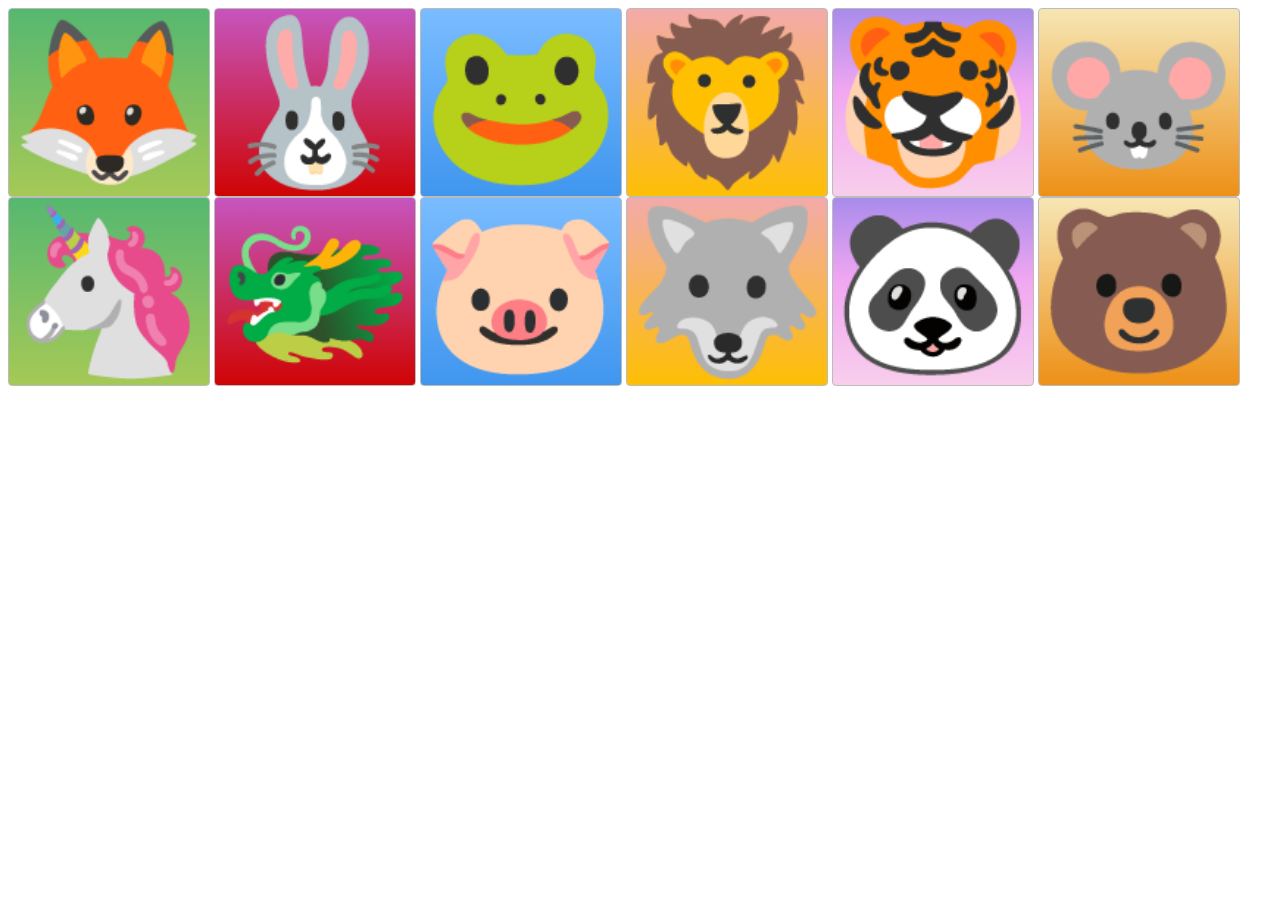
==== CSSGrids/index.html @ ba8ff0df "Preperation for CSSGrid Lesson" ====
<!DOCTYPE html>
<html>
<head>
  <title>Grid Master</title>
  <link rel="stylesheet" type="text/css" href="./style.css">
</head>
<body>
  <div class="zone green">🦊</div>
  <div class="zone red">🐰</div>
  <div class="zone blue">🐸</div>
  <div class="zone yellow">🦁</div>
  <div class="zone purple">🐯</div>
  <div class="zone brown">🐭</div>
  <div class="zone green">🦄</div>
  <div class="zone red">🐲</div>
  <div class="zone blue">🐷</div>
  <div class="zone yellow">🐺</div>
  <div class="zone purple">🐼</div>
  <div class="zone brown">🐻</div>
</body>
</html>
---- CSSGrids/style.css ----
.zone {
    cursor:pointer;
    display:inline-block;
    text-align: center;
    font-size:10em;
    border-radius:4px;
    border:1px solid #bbb;
    transition: all 0.3s linear;
}

.zone:hover {
    -webkit-box-shadow:rgba(0,0,0,0.8) 0px 5px 15px, inset rgba(0,0,0,0.15) 0px -10px 20px;
    -moz-box-shadow:rgba(0,0,0,0.8) 0px 5px 15px, inset rgba(0,0,0,0.15) 0px -10px 20px;
    -o-box-shadow:rgba(0,0,0,0.8) 0px 5px 15px, inset rgba(0,0,0,0.15) 0px -10px 20px;
    box-shadow:rgba(0,0,0,0.8) 0px 5px 15px, inset rgba(0,0,0,0.15) 0px -10px 20px;
}


/*https://paulund.co.uk/how-to-create-shiny-css-buttons*/
/***********************************************************************
 *  Green Background
 **********************************************************************/
.green{
    background: #56B870; /* Old browsers */
    background: -moz-linear-gradient(top, #56B870 0%, #a5c956 100%); /* FF3.6+ */
    background: -webkit-gradient(linear, left top, left bottom, color-stop(0%,#56B870), color-stop(100%,#a5c956)); /* Chrome,Safari4+ */
    background: -webkit-linear-gradient(top, #56B870 0%,#a5c956 100%); /* Chrome10+,Safari5.1+ */
    background: -o-linear-gradient(top, #56B870 0%,#a5c956 100%); /* Opera 11.10+ */
    background: -ms-linear-gradient(top, #56B870 0%,#a5c956 100%); /* IE10+ */
    background: linear-gradient(top, #56B870 0%,#a5c956 100%); /* W3C */
}

/***********************************************************************
 *  Red Background
 **********************************************************************/
.red{
    background: #C655BE; /* Old browsers */
    background: -moz-linear-gradient(top, #C655BE 0%, #cf0404 100%); /* FF3.6+ */
    background: -webkit-gradient(linear, left top, left bottom, color-stop(0%,#C655BE), color-stop(100%,#cf0404)); /* Chrome,Safari4+ */
    background: -webkit-linear-gradient(top, #C655BE 0%,#cf0404 100%); /* Chrome10+,Safari5.1+ */
    background: -o-linear-gradient(top, #C655BE 0%,#cf0404 100%); /* Opera 11.10+ */
    background: -ms-linear-gradient(top, #C655BE 0%,#cf0404 100%); /* IE10+ */
    background: linear-gradient(top, #C655BE 0%,#cf0404 100%); /* W3C */
}

/***********************************************************************
 *  Yellow Background
 **********************************************************************/
.yellow{
    background: #F3AAAA; /* Old browsers */
    background: -moz-linear-gradient(top, #F3AAAA 0%, #febf04 100%); /* FF3.6+ */
    background: -webkit-gradient(linear, left top, left bottom, color-stop(0%,#F3AAAA), color-stop(100%,#febf04)); /* Chrome,Safari4+ */
    background: -webkit-linear-gradient(top, #F3AAAA 0%,#febf04 100%); /* Chrome10+,Safari5.1+ */
    background: -o-linear-gradient(top, #F3AAAA 0%,#febf04 100%); /* Opera 11.10+ */
    background: -ms-linear-gradient(top, #F3AAAA 0%,#febf04 100%); /* IE10+ */
    background: linear-gradient(top, #F3AAAA 0%,#febf04 100%); /* W3C */
}

/***********************************************************************
 *  Blue Background
 **********************************************************************/
.blue{
    background: #7abcff; /* Old browsers */
    background: -moz-linear-gradient(top, #7abcff 0%, #60abf8 44%, #4096ee 100%); /* FF3.6+ */
    background: -webkit-gradient(linear, left top, left bottom, color-stop(0%,#7abcff), color-stop(44%,#60abf8), color-stop(100%,#4096ee)); /* Chrome,Safari4+ */
    background: -webkit-linear-gradient(top, #7abcff 0%,#60abf8 44%,#4096ee 100%); /* Chrome10+,Safari5.1+ */
    background: -o-linear-gradient(top, #7abcff 0%,#60abf8 44%,#4096ee 100%); /* Opera 11.10+ */
    background: -ms-linear-gradient(top, #7abcff 0%,#60abf8 44%,#4096ee 100%); /* IE10+ */
    background: linear-gradient(top, #7abcff 0%,#60abf8 44%,#4096ee 100%); /* W3C */
}

/***********************************************************************
 *  Purple Background
 **********************************************************************/
.purple {
    background: #A88BEB; /* Old browsers */
    background: -moz-linear-gradient(top, #A88BEB 0%, #F1A7F1 44%, #F8CEEC 100%); /* FF3.6+ */
    background: -webkit-gradient(linear, left top, left bottom, color-stop(0%,#A88BEB), color-stop(44%,#F1A7F1), color-stop(100%,#F8CEEC)); /* Chrome,Safari4+ */
    background: -webkit-linear-gradient(top, #A88BEB 0%,#F1A7F1 44%,#F8CEEC 100%); /* Chrome10+,Safari5.1+ */
    background: -o-linear-gradient(top, #A88BEB 0%,#F1A7F1 44%,#F8CEEC 100%); /* Opera 11.10+ */
    background: -ms-linear-gradient(top, #A88BEB 0%,#F1A7F1 44%,#F8CEEC 100%); /* IE10+ */
    background: linear-gradient(top, #A88BEB 0%,#F1A7F1 44%,#F8CEEC 100%); /* W3C */
}

/***********************************************************************
 *  Brown Background
 **********************************************************************/
.brown {
    background: #f6e6b4; /* Old browsers */
    background: -moz-linear-gradient(top, #f6e6b4 0%, #ed9017 100%); /* FF3.6+ */
    background: -webkit-gradient(linear, left top, left bottom, color-stop(0%,#f6e6b4), color-stop(100%,#ed9017)); /* Chrome,Safari4+ */
    background: -webkit-linear-gradient(top, #f6e6b4 0%,#ed9017 100%); /* Chrome10+,Safari5.1+ */
    background: -o-linear-gradient(top, #f6e6b4 0%,#ed9017 100%); /* Opera 11.10+ */
    background: -ms-linear-gradient(top, #f6e6b4 0%,#ed9017 100%); /* IE10+ */
    background: linear-gradient(top, #f6e6b4 0%,#ed9017 100%); /* W3C */
    filter: progid:DXImageTransform.Microsoft.gradient( startColorstr='#f6e6b4', endColorstr='#ed9017',GradientType=0 ); /* IE6-9 */
}
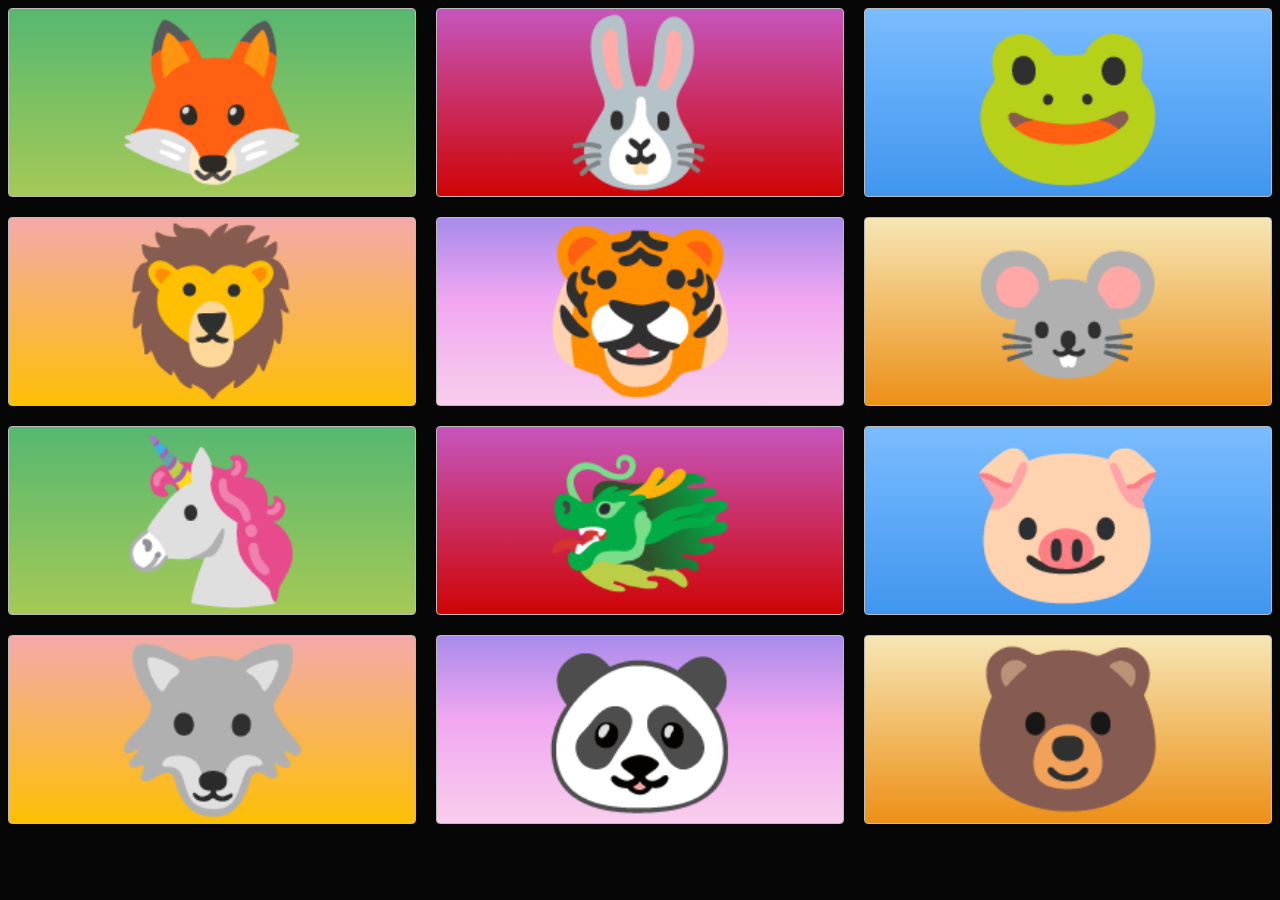
==== commit 78f5ae70: "Added Styling to CSSGrid" ====
--- a/CSSGrids/index.html
+++ b/CSSGrids/index.html
@@ -5,17 +5,19 @@
   <link rel="stylesheet" type="text/css" href="./style.css">
 </head>
 <body>
-  <div class="zone green">🦊</div>
-  <div class="zone red">🐰</div>
-  <div class="zone blue">🐸</div>
-  <div class="zone yellow">🦁</div>
-  <div class="zone purple">🐯</div>
-  <div class="zone brown">🐭</div>
-  <div class="zone green">🦄</div>
-  <div class="zone red">🐲</div>
-  <div class="zone blue">🐷</div>
-  <div class="zone yellow">🐺</div>
-  <div class="zone purple">🐼</div>
-  <div class="zone brown">🐻</div>
+  <div class="container">
+    <div class="zone green">🦊</div>
+    <div class="zone red">🐰</div>
+    <div class="zone blue">🐸</div>
+    <div class="zone yellow">🦁</div>
+    <div class="zone purple">🐯</div>
+    <div class="zone brown">🐭</div>
+    <div class="zone green">🦄</div>
+    <div class="zone red">🐲</div>
+    <div class="zone blue">🐷</div>
+    <div class="zone yellow">🐺</div>
+    <div class="zone purple">🐼</div>
+    <div class="zone brown">🐻</div>
+  </div>
 </body>
 </html>--- a/CSSGrids/style.css
+++ b/CSSGrids/style.css
@@ -1,6 +1,15 @@
+body {
+    background-color: #060606;
+}
+
+.container {
+    display: grid;
+    grid-gap: 20px;
+    grid-template-columns: 1fr 1fr 1fr;
+}
+
 .zone {
     cursor:pointer;
-    display:inline-block;
     text-align: center;
     font-size:10em;
     border-radius:4px;
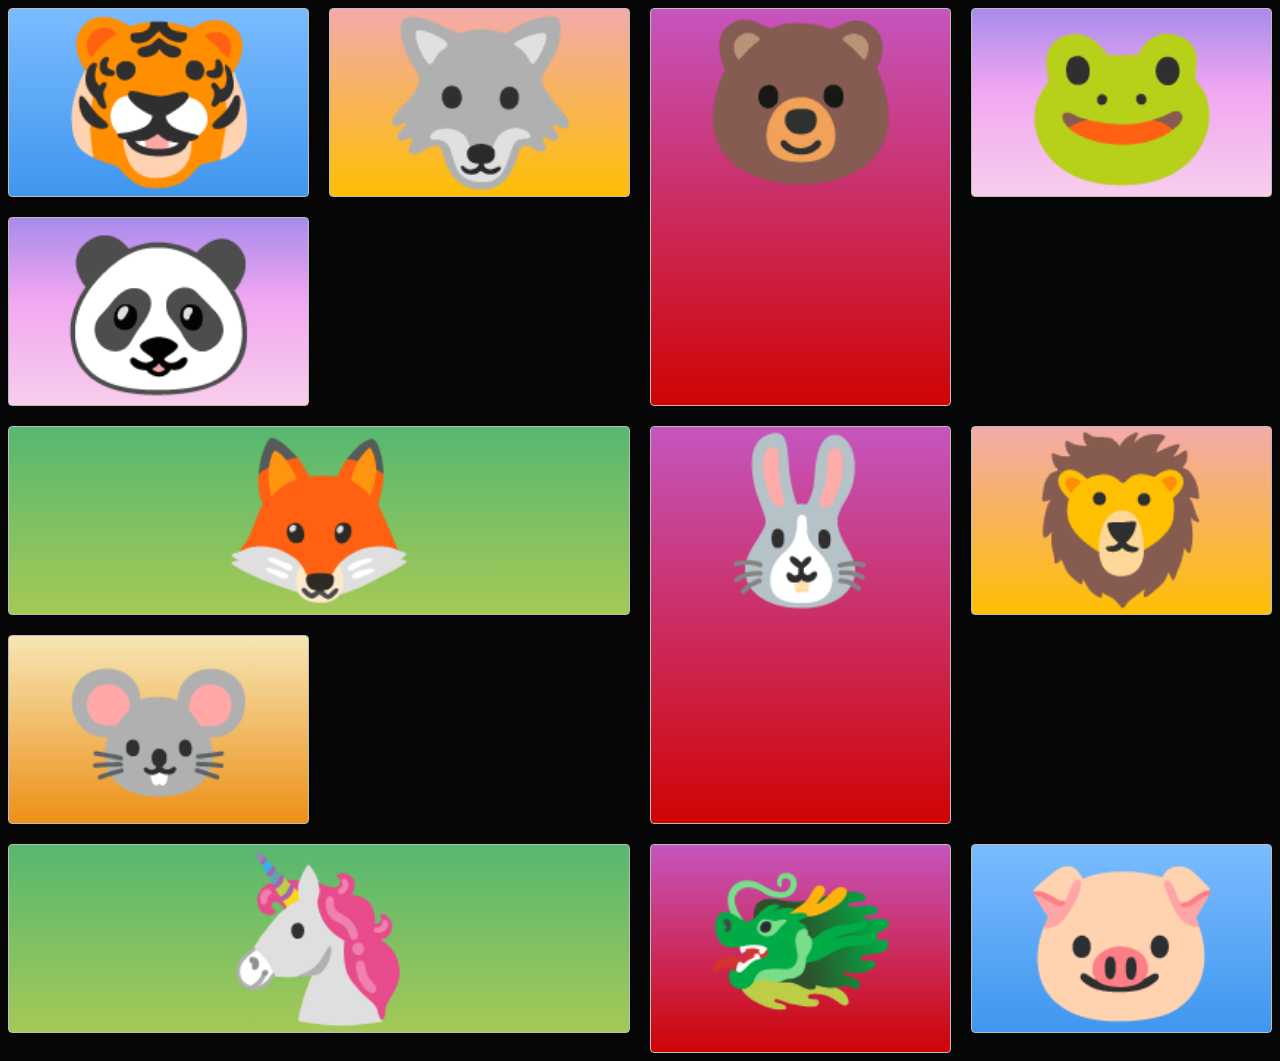
==== commit cf3c06be: "Added CSS test project" ====
--- a/CSSGrids/index.html
+++ b/CSSGrids/index.html
@@ -6,18 +6,18 @@
 </head>
 <body>
   <div class="container">
+    <div class="zone blue">🐯</div>
+    <div class="zone yellow">🐺</div>
+    <div class="zone red">🐻</div>
+    <div class="zone purple">🐸</div>
+    <div class="zone purple">🐼</div>
     <div class="zone green">🦊</div>
     <div class="zone red">🐰</div>
-    <div class="zone blue">🐸</div>
     <div class="zone yellow">🦁</div>
-    <div class="zone purple">🐯</div>
     <div class="zone brown">🐭</div>
     <div class="zone green">🦄</div>
     <div class="zone red">🐲</div>
     <div class="zone blue">🐷</div>
-    <div class="zone yellow">🐺</div>
-    <div class="zone purple">🐼</div>
-    <div class="zone brown">🐻</div>
   </div>
 </body>
 </html>--- a/CSSGrids/style.css
+++ b/CSSGrids/style.css
@@ -5,7 +5,8 @@
 .container {
     display: grid;
     grid-gap: 20px;
-    grid-template-columns: 1fr 1fr 1fr;
+    grid-template-columns: repeat(auto-fill, minmax(250px, 1fr));
+    grid-template-rows: 1fr;
 }
 
 .zone {
@@ -37,6 +38,8 @@
     background: -o-linear-gradient(top, #56B870 0%,#a5c956 100%); /* Opera 11.10+ */
     background: -ms-linear-gradient(top, #56B870 0%,#a5c956 100%); /* IE10+ */
     background: linear-gradient(top, #56B870 0%,#a5c956 100%); /* W3C */
+
+    grid-column: span 2;
 }
 
 /***********************************************************************
@@ -50,6 +53,8 @@
     background: -o-linear-gradient(top, #C655BE 0%,#cf0404 100%); /* Opera 11.10+ */
     background: -ms-linear-gradient(top, #C655BE 0%,#cf0404 100%); /* IE10+ */
     background: linear-gradient(top, #C655BE 0%,#cf0404 100%); /* W3C */
+
+    grid-row: span 2;
 }
 
 /***********************************************************************
